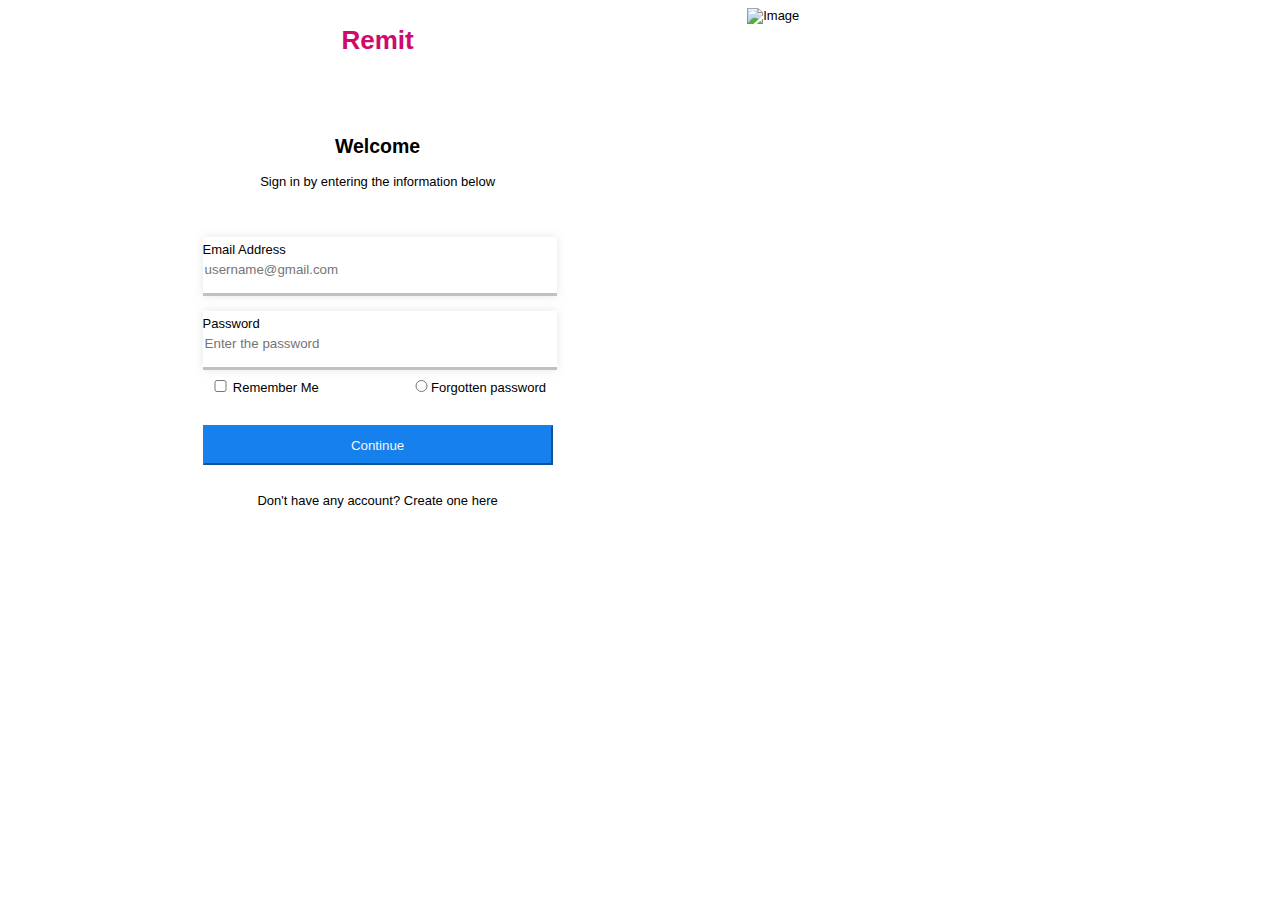
==== task.html @ 9d9816ba "t1/html-css" ====
<!DOCTYPE html>
<html lang="en">
  <head>
      
      <meta charset="UTF-8">
      <meta name="viewport"  ,initial-scale=1.0 >
      <link rel="stylesheet" href="task.css">
    <title>TASK </title>
  </head>
  <body>
    <div class="container">
        <div class="first">
    <h1>  Remit  </h1><br><br><br>
    <h2> Welcome </h2>
    <p>  Sign in by entering the information below  </p><br><br>
      <div class="wrap">  
        <div class="in">
             
    <label  > Email Address</label>
    <input type="email" id="email" placeholder="username@gmail.com" required ><br><br>
    
    <label  > Password</label>
    <input type="password" id="pass" placeholder="Enter the password"  required><br><br>
</div>
</div> 
 <div class="lab">
<br><br><br><br><br><br>
    <input type="checkbox" id="rem" name="rem" value="rem-me">
    <label style=" position: relative; right: 42px;"> Remember Me</label>
    <input type="radio" id="for-pass" name="for-pass" value="pass">
    <label style=" position: relative; left: 40px;">Forgotten password</label><br><br><br>
</div>
    <input  type="button" id="con" value="Continue"><br><br>

    <p> Don't have any account? Create one here </p>

     </div>
    
        <div class="second">
       <img src="img/pa.jpg" alt="Image"/>
    </div>
</div>
  </body>
</html>

<!--
      
    .container .second >img{
    width: 759px ;

    height:700px;
    
  }-->
---- task.css ----
.container {
    font-family:'Lucida Sans', 'Lucida Sans Regular', 'Lucida Grande', 'Lucida Sans Unicode', Geneva, Verdana, sans-serif;
    font-size: small;
    display: flex;
    flex-direction: row;
    padding:0px 0px 0px 0px;
    }
 h1 {
    color:rgb(204, 11, 108);
    text-align: center;
  }
   h2,p {
    color:black;
    text-align: center;
  }

  .container .first {
    text-align: center;
    position: relative;
    left:15%;
  }
  .container .first  .wrap{

   width:350px;
   background: white;
   padding:5px;
  

  }
  .wrap .in{
  height: 45px;
    width: 100%;
    position: relative;
 }
 .wrap .in input{
  padding-top: 10px;
    height: 100%;
    width: 100%;
    border: none;
    border-bottom: 3px solid silver;
    box-shadow: 0px 0px 10px  rgb(0,0,0,0.1);

 }
 .wrap .in label{
     padding-top: 5px ;
  
     font-size: small;
     position: absolute;
    }

#rem {
    height:12px ;
    width: 15px;
    position: relative;
   right:40px;

 }
 #for-pass {
    height:12px ;
    width: 15px;
    position: relative;
   left:45px;

 }
 #con  {
    height: 40px;
     width:350px ;
     color:whitesmoke ;
     background-color: rgb(22, 129, 236);
    border-color:rgb(22, 129, 236);
 }
  .container .second {
    position: relative;
    left: 30%;
    
} 
.container .second >img{
  
    width: 710px ;
    height:700px;
    
  }
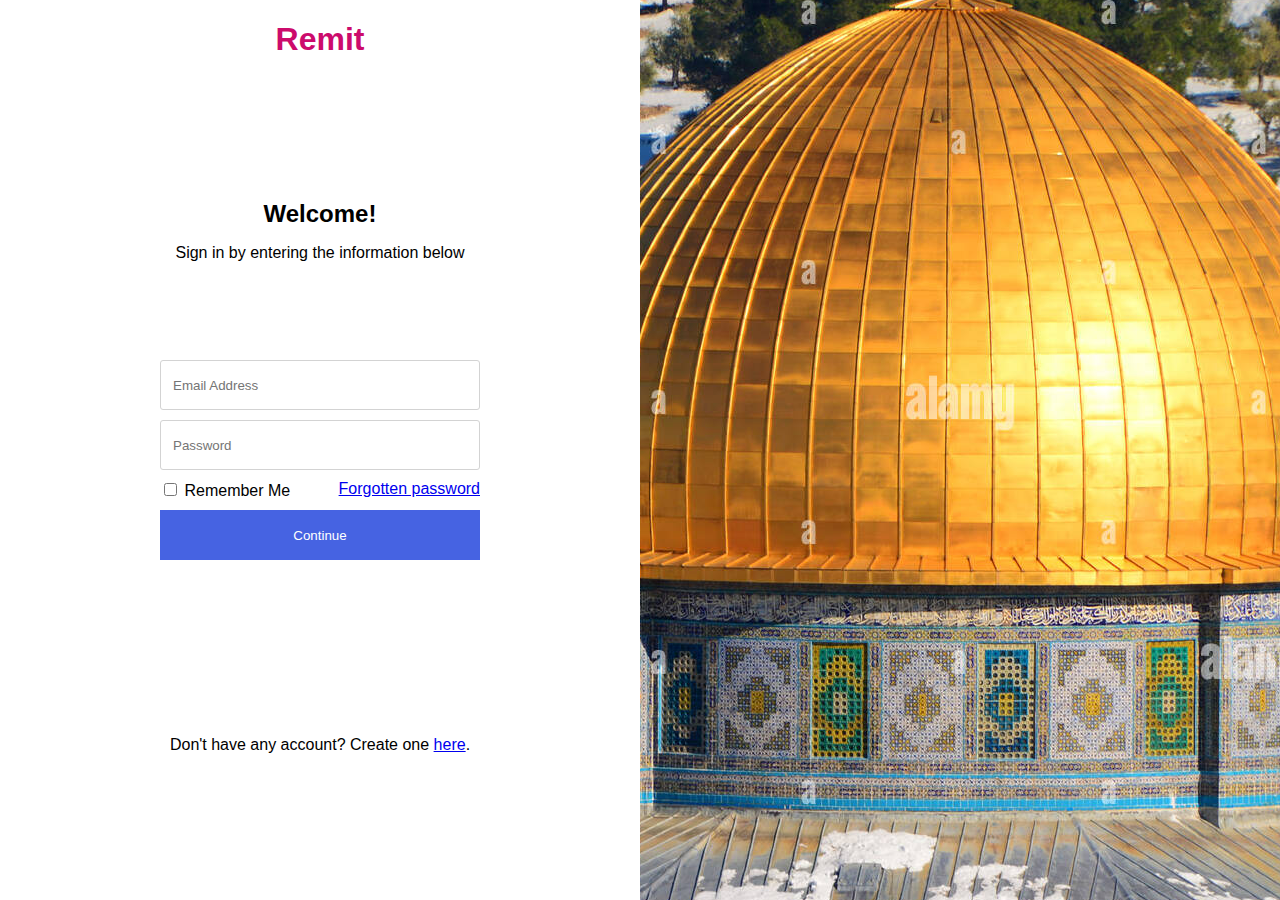
==== commit 3ecff1e6: "Rewrite how the page is aligned" ====
--- a/task.html
+++ b/task.html
@@ -1,53 +1,68 @@
 <!DOCTYPE html>
 <html lang="en">
   <head>
-      
-      <meta charset="UTF-8">
-      <meta name="viewport"  ,initial-scale=1.0 >
-      <link rel="stylesheet" href="task.css">
-    <title>TASK </title>
+    <meta charset="UTF-8" />
+    <meta name="viewport" ,initial-scale="1.0" />
+    <link rel="stylesheet" href="task.css" />
+    <title>TASK</title>
   </head>
   <body>
     <div class="container">
-        <div class="first">
-    <h1>  Remit  </h1><br><br><br>
-    <h2> Welcome </h2>
-    <p>  Sign in by entering the information below  </p><br><br>
-      <div class="wrap">  
-        <div class="in">
-             
-    <label  > Email Address</label>
-    <input type="email" id="email" placeholder="username@gmail.com" required ><br><br>
-    
-    <label  > Password</label>
-    <input type="password" id="pass" placeholder="Enter the password"  required><br><br>
-</div>
-</div> 
- <div class="lab">
-<br><br><br><br><br><br>
-    <input type="checkbox" id="rem" name="rem" value="rem-me">
-    <label style=" position: relative; right: 42px;"> Remember Me</label>
-    <input type="radio" id="for-pass" name="for-pass" value="pass">
-    <label style=" position: relative; left: 40px;">Forgotten password</label><br><br><br>
-</div>
-    <input  type="button" id="con" value="Continue"><br><br>
+      <div class="left">
+        <section class="logo"><h1>Remit</h1></section>
 
-    <p> Don't have any account? Create one here </p>
+        <section class="pageInfo">
+          <h2 class="title">Welcome!</h2>
+          <p class="subtitle">Sign in by entering the information below</p>
+        </section>
 
-     </div>
-    
-        <div class="second">
-       <img src="img/pa.jpg" alt="Image"/>
+        <section class="loginForm">
+          <form>
+            <div class="emailAddress inputGroup formRow">
+              <input
+                class="inputField"
+                type="email"
+                id="email"
+                placeholder="Email Address"
+                required
+              />
+            </div>
+
+            <div class="password inputGroup formRow">
+              <input
+                class="inputField"
+                type="password"
+                id="password"
+                placeholder="Password"
+                required
+              />
+            </div>
+
+            <div class="conditions formRow">
+              <div class="rememberMe">
+                <input type="checkbox" id="remember" name="remember" value="remember-me" />
+                <label for="remember">Remember Me</label>
+              </div>
+
+              <div class="forgotPassword">
+                <a href="https://www.google.com">Forgotten password</a>
+              </div>
+            </div>
+
+            <div class="submitButton formRow">
+              <input class="buttonField" type="submit" id="Continue" value="Continue" />
+            </div>
+          </form>
+        </section>
+
+        <section class="signUp">
+          <p>Don't have any account? Create one <a href="https://www.google.com">here</a>.</p>
+        </section>
+      </div>
+
+      <div class="right">
+        <img src="imgs/pa.jpg" alt="Al Aqsa Mosque" />
+      </div>
     </div>
-</div>
   </body>
 </html>
-
-<!--
-      
-    .container .second >img{
-    width: 759px ;
-
-    height:700px;
-    
-  }-->--- a/task.css
+++ b/task.css
@@ -1,83 +1,136 @@
+/* Generic Setup */
 
+:root {
+  --app-color: rgb(204, 11, 108);
+  --light-gray: lightgray;
+  --blue-color: rgb(70, 99, 226);
+  --dark-blue: rgb(27, 54, 175);
+  --light-blue: rgba(70, 99, 226, 0.5);
+}
+
+body {
+  margin: 0;
+}
+
+/* Generic Components */
+/* Input Field */
+.inputField {
+  border: 1px solid var(--light-gray);
+  border-radius: 3px;
+  box-sizing: border-box;
+  padding: 12px;
+  width: 100%;
+  height: 50px;
+}
+
+.inputField:hover {
+  border-color: var(--blue-color);
+}
+
+/* Button Field */
+.buttonField {
+  width: 100%;
+  height: 50px;
+  background-color: var(--blue-color);
+  color: white;
+  border: none;
+  text-decoration: none;
+}
+
+.buttonField:hover {
+  cursor: pointer;
+  background-color: var(--light-blue);
+}
+
+.buttonField:focus {
+  cursor: pointer;
+  background-color: var(--dark-blue);
+}
+
+/* Page Containers */
 .container {
-    font-family:'Lucida Sans', 'Lucida Sans Regular', 'Lucida Grande', 'Lucida Sans Unicode', Geneva, Verdana, sans-serif;
-    font-size: small;
-    display: flex;
-    flex-direction: row;
-    padding:0px 0px 0px 0px;
-    }
- h1 {
-    color:rgb(204, 11, 108);
-    text-align: center;
-  }
-   h2,p {
-    color:black;
-    text-align: center;
-  }
+  font-family: "Lucida Sans", "Lucida Sans Regular", "Lucida Grande", "Lucida Sans Unicode", Geneva,
+    Verdana, sans-serif;
+}
 
-  .container .first {
-    text-align: center;
-    position: relative;
-    left:15%;
-  }
-  .container .first  .wrap{
+.left,
+.right {
+  width: 50%;
+  float: left;
+  height: 100vh;
+  min-height: 700px;
+}
 
-   width:350px;
-   background: white;
-   padding:5px;
-  
+.left {
+  display: flex;
+  flex-direction: column;
+  align-items: center;
+}
 
-  }
-  .wrap .in{
-  height: 45px;
-    width: 100%;
-    position: relative;
- }
- .wrap .in input{
-  padding-top: 10px;
-    height: 100%;
-    width: 100%;
-    border: none;
-    border-bottom: 3px solid silver;
-    box-shadow: 0px 0px 10px  rgb(0,0,0,0.1);
+.left > section {
+  flex: 1;
+}
 
- }
- .wrap .in label{
-     padding-top: 5px ;
-  
-     font-size: small;
-     position: absolute;
-    }
+/* Page Info Section */
+.left .pageInfo {
+  text-align: center;
+}
+.left .pageInfo .title {
+  margin-bottom: 0;
+}
 
-#rem {
-    height:12px ;
-    width: 15px;
-    position: relative;
-   right:40px;
+/* Login Form Section */
+.left .loginForm {
+  flex: 2;
+  width: 50%;
+}
 
- }
- #for-pass {
-    height:12px ;
-    width: 15px;
-    position: relative;
-   left:45px;
+.left .loginForm form {
+  width: 100%;
+  display: flex;
+  flex-direction: column;
+  align-items: center;
+}
 
- }
- #con  {
-    height: 40px;
-     width:350px ;
-     color:whitesmoke ;
-     background-color: rgb(22, 129, 236);
-    border-color:rgb(22, 129, 236);
- }
-  .container .second {
-    position: relative;
-    left: 30%;
-    
-} 
-.container .second >img{
-  
-    width: 710px ;
-    height:700px;
-    
-  }+.left .loginForm form .emailAddress {
+  margin-bottom: 10px;
+}
+
+.left .loginForm form .formRow {
+  position: relative;
+  width: 100%;
+}
+
+.left .loginForm form .conditions {
+  display: flex;
+  justify-content: space-between;
+  margin: 10px 0px;
+}
+
+.left .loginForm form .conditions .rememberMe label:hover {
+  color: var(--blue-color);
+}
+
+.left .loginForm form .conditions div > * {
+  cursor: pointer;
+}
+
+/* Logo section */
+.left .logo {
+  color: var(--app-color);
+}
+
+/* Right Section */
+.right {
+  position: relative;
+  overflow: hidden;
+}
+
+.right img {
+  position: absolute;
+  top: 50%;
+  left: 50%;
+  min-height: 100%;
+  min-width: 100%;
+  transform: translate(-50%, -50%);
+}
